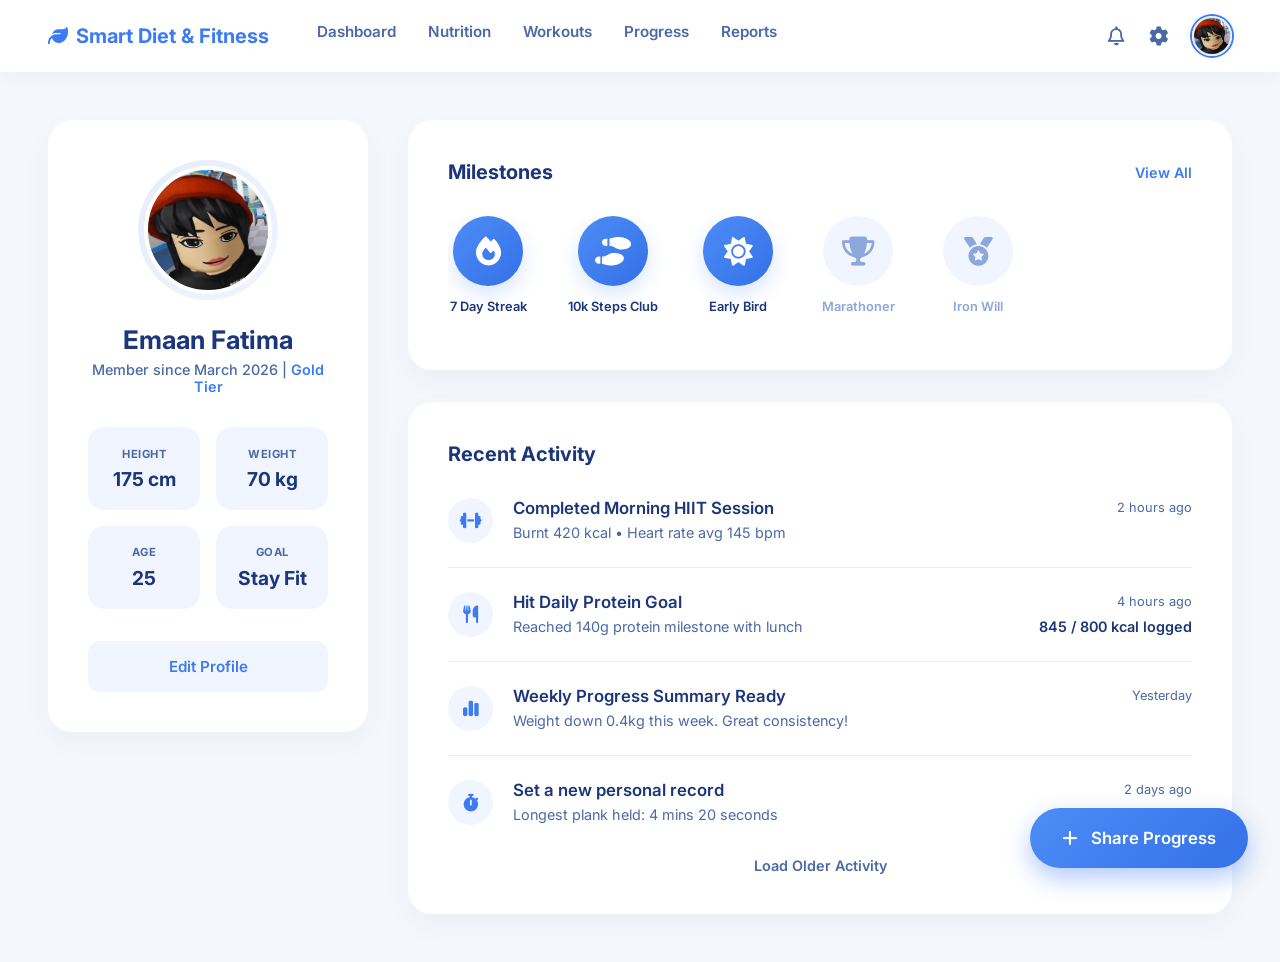
==== frontend/achievements.html @ 9cf8b8e8 "Initial commit" ====
<!DOCTYPE html>
<html lang="en">
<head>
    <meta charset="UTF-8">
    <meta name="viewport" content="width=device-width, initial-scale=1.0">
    <title>User Achievements - Smart Diet & Fitness</title>
    
    <!-- Inter Font -->
    <link rel="preconnect" href="https://fonts.googleapis.com">
    <link rel="preconnect" href="https://fonts.gstatic.com" crossorigin>
    <link href="https://fonts.googleapis.com/css2?family=Inter:wght@400;500;600;700&display=swap" rel="stylesheet">
    
    <!-- FontAwesome for Icons -->
    <link rel="stylesheet" href="https://cdnjs.cloudflare.com/ajax/libs/font-awesome/6.4.0/css/all.min.css">

    <style>
        :root {
            /* Established Color Palette */
            --bg-body: #f4f7fb;
            --text-dark: #1b3679;
            --text-medium: #4a6aa6;
            --text-light: #8ca7db;
            --primary-blue: #3d7bf4;
            --primary-blue-hover: #2960cc;
            --input-bg: #f0f5ff;
            --bg-right: #ffffff;
            --border-light: #e5edf9;
            --warning-gold: #f59e0b;
            
            /* Gradients */
            --btn-gradient: linear-gradient(135deg, #4d8df5 0%, #3470e8 100%);
            --btn-gradient-hover: linear-gradient(135deg, #3d7bf4 0%, #2056c7 100%);
        }

        * {
            margin: 0;
            padding: 0;
            box-sizing: border-box;
            font-family: 'Inter', sans-serif;
        }

        body {
            background-color: var(--bg-body);
            color: var(--text-dark);
            min-height: 100vh;
            display: flex;
            flex-direction: column;
            overflow-x: hidden;
        }

        /* --- Animations --- */
        .fade-in {
            opacity: 0;
            transform: translateY(20px);
            transition: opacity 0.8s ease, transform 0.8s ease;
        }

        .fade-in.visible {
            opacity: 1;
            transform: translateY(0);
        }

        .delay-1 { transition-delay: 0.1s; }
        .delay-2 { transition-delay: 0.2s; }
        .delay-3 { transition-delay: 0.3s; }
        .delay-4 { transition-delay: 0.4s; }

        /* --- Navbar --- */
        .navbar {
            background-color: var(--bg-right);
            padding: 1rem 3rem;
            display: flex;
            align-items: center;
            justify-content: space-between;
            box-shadow: 0 4px 20px rgba(27, 54, 121, 0.04);
            position: sticky;
            top: 0;
            z-index: 100;
        }

        .nav-left {
            display: flex;
            align-items: center;
            gap: 3rem;
        }

        .logo {
            font-size: 1.25rem;
            font-weight: 700;
            color: var(--primary-blue);
            display: flex;
            align-items: center;
            gap: 0.5rem;
        }

        .nav-links {
            display: flex;
            gap: 2rem;
        }

        .nav-links a {
            text-decoration: none;
            color: var(--text-medium);
            font-weight: 600;
            font-size: 0.95rem;
            transition: color 0.3s ease;
            padding-bottom: 0.5rem;
            border-bottom: 2px solid transparent;
        }

        .nav-links a:hover { color: var(--primary-blue); }

        .nav-right {
            display: flex;
            align-items: center;
            gap: 1.5rem;
        }

        .icon-btn {
            background: none;
            border: none;
            font-size: 1.2rem;
            color: var(--text-medium);
            cursor: pointer;
            transition: color 0.3s ease;
        }

        .icon-btn:hover { color: var(--primary-blue); }

        .user-avatar {
            width: 40px;
            height: 40px;
            border-radius: 50%;
            background-image: url('images\\emo.png');
            background-size: cover;
            background-position: center;
            border: 2px solid var(--border-light);
            cursor: pointer;
            box-shadow: 0 0 0 2px var(--primary-blue);
        }

        /* --- Main Content Grid --- */
        .main-content {
            padding: 3rem;
            max-width: 1400px;
            margin: 0 auto;
            width: 100%;
            display: grid;
            grid-template-columns: 320px 1fr;
            gap: 2.5rem;
            align-items: start;
            flex: 1;
        }

        .card {
            background-color: var(--bg-right);
            border-radius: 24px;
            padding: 2.5rem;
            box-shadow: 0 10px 30px rgba(27, 54, 121, 0.04);
            display: flex;
            flex-direction: column;
        }

        /* --- Profile Column (Left) --- */
        .profile-card {
            text-align: center;
        }

        .profile-avatar-wrapper {
            position: relative;
            width: 140px;
            height: 140px;
            margin: 0 auto 1.5rem auto;
            border-radius: 50%;
            padding: 6px;
            background: linear-gradient(135deg, var(--border-light), var(--input-bg));
        }

        .profile-avatar {
            width: 100%;
            height: 100%;
            border-radius: 50%;
            background-image: url('images\\emo.png');
            background-size: cover;
            background-position: center;
            border: 4px solid var(--bg-right);
        }

        .profile-name {
            font-size: 1.6rem;
            font-weight: 700;
            color: var(--text-dark);
            margin-bottom: 0.4rem;
        }

        .profile-tier {
            font-size: 0.9rem;
            color: var(--text-medium);
            margin-bottom: 2rem;
            font-weight: 500;
        }

        .profile-tier strong {
            color: var(--primary-blue);
            font-weight: 600;
        }

        .stats-grid {
            display: grid;
            grid-template-columns: 1fr 1fr;
            gap: 1rem;
            margin-bottom: 2rem;
        }

        .stat-box {
            background-color: var(--input-bg);
            padding: 1.2rem 1rem;
            border-radius: 16px;
            text-align: center;
        }

        .stat-box span {
            display: block;
            font-size: 0.7rem;
            font-weight: 700;
            color: var(--text-medium);
            text-transform: uppercase;
            letter-spacing: 0.5px;
            margin-bottom: 0.4rem;
        }

        .stat-box strong {
            display: block;
            font-size: 1.2rem;
            font-weight: 700;
            color: var(--text-dark);
        }

        .btn-edit-profile {
            width: 100%;
            padding: 1rem;
            background-color: var(--input-bg);
            color: var(--primary-blue);
            border: none;
            border-radius: 12px;
            font-size: 0.95rem;
            font-weight: 600;
            cursor: pointer;
            transition: all 0.3s ease;
        }

        .btn-edit-profile:hover {
            background-color: var(--border-light);
            color: var(--primary-blue-hover);
        }

        /* --- Right Column --- */
        .right-column {
            display: flex;
            flex-direction: column;
            gap: 2rem;
        }

        .section-header {
            display: flex;
            justify-content: space-between;
            align-items: center;
            margin-bottom: 2rem;
        }

        .section-title {
            font-size: 1.25rem;
            font-weight: 700;
            color: var(--text-dark);
        }

        .view-all {
            color: var(--primary-blue);
            text-decoration: none;
            font-size: 0.9rem;
            font-weight: 600;
            transition: color 0.3s ease;
        }

        .view-all:hover {
            color: var(--text-dark);
        }

        /* Milestones */
        .milestones-container {
            display: flex;
            gap: 2.5rem;
            overflow-x: auto;
            padding-bottom: 1rem;
            /* Hide scrollbar */
            -ms-overflow-style: none;
            scrollbar-width: none;
        }
        .milestones-container::-webkit-scrollbar { display: none; }

        .milestone-item {
            display: flex;
            flex-direction: column;
            align-items: center;
            gap: 0.8rem;
            min-width: 80px;
        }

        .milestone-icon {
            width: 70px;
            height: 70px;
            border-radius: 50%;
            display: flex;
            align-items: center;
            justify-content: center;
            font-size: 1.8rem;
            transition: transform 0.3s ease;
            box-shadow: 0 8px 20px rgba(61, 123, 244, 0.2);
        }

        .milestone-item:hover .milestone-icon {
            transform: translateY(-5px);
        }

        .milestone-icon.achieved {
            background: var(--btn-gradient);
            color: white;
        }

        .milestone-icon.locked {
            background: var(--input-bg);
            color: var(--text-light);
            box-shadow: none;
        }

        .milestone-name {
            font-size: 0.8rem;
            font-weight: 600;
            color: var(--text-dark);
            text-align: center;
            white-space: nowrap;
        }

        .milestone-item.locked .milestone-name {
            color: var(--text-light);
        }

        /* Recent Activity */
        .activity-list {
            display: flex;
            flex-direction: column;
            gap: 1.5rem;
        }

        .activity-item {
            display: flex;
            align-items: flex-start;
            gap: 1.25rem;
            padding-bottom: 1.5rem;
            border-bottom: 1px solid var(--border-light);
        }

        .activity-item:last-child {
            border-bottom: none;
            padding-bottom: 0;
        }

        .act-icon {
            width: 45px;
            height: 45px;
            border-radius: 50%;
            background-color: var(--input-bg);
            color: var(--primary-blue);
            display: flex;
            align-items: center;
            justify-content: center;
            font-size: 1.1rem;
            flex-shrink: 0;
        }

        .act-content {
            flex: 1;
            display: flex;
            flex-direction: column;
            justify-content: center;
        }

        .act-row {
            display: flex;
            justify-content: space-between;
            align-items: center;
            margin-bottom: 0.4rem;
        }

        .act-title {
            font-size: 1.05rem;
            font-weight: 600;
            color: var(--text-dark);
        }

        .act-time {
            font-size: 0.8rem;
            color: var(--text-medium);
        }

        .act-desc {
            font-size: 0.9rem;
            color: var(--text-medium);
            display: flex;
            justify-content: space-between;
            align-items: center;
        }

        .act-extra {
            font-weight: 600;
            color: var(--text-dark);
            font-size: 0.9rem;
        }

        .load-more {
            display: block;
            text-align: center;
            margin-top: 2rem;
            color: var(--text-medium);
            font-size: 0.9rem;
            font-weight: 600;
            text-decoration: none;
            transition: color 0.3s;
        }

        .load-more:hover {
            color: var(--primary-blue);
        }

        /* --- Extended FAB --- */
        .fab-extended {
            position: fixed;
            bottom: 2rem;
            right: 2rem;
            height: 60px;
            padding: 0 2rem;
            border-radius: 50px;
            background: var(--btn-gradient);
            color: white;
            display: flex;
            align-items: center;
            gap: 0.8rem;
            font-size: 1.05rem;
            font-weight: 600;
            box-shadow: 0 10px 25px rgba(61, 123, 244, 0.4);
            cursor: pointer;
            border: none;
            transition: all 0.3s ease;
            z-index: 100;
        }

        .fab-extended:hover {
            transform: translateY(-3px);
            box-shadow: 0 15px 35px rgba(61, 123, 244, 0.5);
        }

        /* --- Responsive --- */
        @media (max-width: 1024px) {
            .main-content {
                grid-template-columns: 1fr;
            }
            .profile-card {
                max-width: 600px;
                margin: 0 auto;
                width: 100%;
            }
        }

        @media (max-width: 768px) {
            .nav-links { display: none; }
            .act-row, .act-desc { flex-direction: column; align-items: flex-start; gap: 0.25rem; }
            .act-time { order: -1; }
            .fab-extended { bottom: 1.5rem; right: 1.5rem; padding: 0 1.5rem; font-size: 0.95rem; }
        }
    </style>
</head>
<body>

    <!-- Navbar -->
    <nav class="navbar fade-in">
        <div class="nav-left">
            <div class="logo">
                <i class="fa-solid fa-leaf"></i> Smart Diet & Fitness
            </div>
            <div class="nav-links">
                <a href="dashboard.html">Dashboard</a>
                <a href="nutrition.html">Nutrition</a>
                <a href="workouts.html">Workouts</a>
                <a href="progress.html">Progress</a>
                <a href="reports.html">Reports</a>
            </div>
        </div>
        <div class="nav-right">
            <!-- Notifications Icon -->
            <button class="icon-btn" onclick="window.location.href='notification.html'"><i class="fa-regular fa-bell"></i></button>
            <!-- Fixed Settings Icon -->
            <button class="icon-btn" onclick="window.location.href='settings.html'"><i class="fa-solid fa-gear"></i></button>
            <!-- User Avatar -->
            <div class="user-avatar" onclick="window.location.href='achievements.html'"></div>
        </div>
    </nav>

    <!-- Main Content -->
    <main class="main-content">
        
        <!-- Left Profile Column -->
        <div class="card profile-card fade-in delay-1">
            <div class="profile-avatar-wrapper">
                <div class="profile-avatar"></div>
            </div>
            
            <!-- Updated Name -->
            <h1 class="profile-name">Emaan Fatima</h1>
            
            <p class="profile-tier">Member since March 2026 | <strong>Gold Tier</strong></p>

            <div class="stats-grid">
                <div class="stat-box">
                    <span>Height</span>
                    <strong>175 cm</strong>
                </div>
                <div class="stat-box">
                    <span>Weight</span>
                    <strong>70 kg</strong>
                </div>
                <div class="stat-box">
                    <span>Age</span>
                    <strong>25</strong>
                </div>
                <div class="stat-box">
                    <span>Goal</span>
                    <strong>Stay Fit</strong>
                </div>
            </div>

            <!-- Fixed routing to settings -->
            <button class="btn-edit-profile" onclick="window.location.href='settings.html'">Edit Profile</button>
        </div>

        <!-- Right Content Column -->
        <div class="right-column">
            
            <!-- Milestones Card -->
            <div class="card fade-in delay-2">
                <div class="section-header">
                    <h2 class="section-title">Milestones</h2>
                    <a href="#" class="view-all">View All</a>
                </div>
                
                <div class="milestones-container">
                    <div class="milestone-item">
                        <div class="milestone-icon achieved">
                            <i class="fa-solid fa-fire"></i>
                        </div>
                        <span class="milestone-name">7 Day Streak</span>
                    </div>

                    <div class="milestone-item">
                        <div class="milestone-icon achieved">
                            <i class="fa-solid fa-shoe-prints"></i>
                        </div>
                        <span class="milestone-name">10k Steps Club</span>
                    </div>

                    <div class="milestone-item">
                        <div class="milestone-icon achieved">
                            <i class="fa-solid fa-sun"></i>
                        </div>
                        <span class="milestone-name">Early Bird</span>
                    </div>

                    <div class="milestone-item locked">
                        <div class="milestone-icon locked">
                            <i class="fa-solid fa-trophy"></i>
                        </div>
                        <span class="milestone-name">Marathoner</span>
                    </div>

                    <div class="milestone-item locked">
                        <div class="milestone-icon locked">
                            <i class="fa-solid fa-medal"></i>
                        </div>
                        <span class="milestone-name">Iron Will</span>
                    </div>
                </div>
            </div>

            <!-- Recent Activity Card -->
            <div class="card fade-in delay-3">
                <div class="section-header" style="margin-bottom: 2rem;">
                    <h2 class="section-title">Recent Activity</h2>
                </div>

                <div class="activity-list">
                    
                    <!-- Activity 1 -->
                    <div class="activity-item">
                        <div class="act-icon"><i class="fa-solid fa-dumbbell"></i></div>
                        <div class="act-content">
                            <div class="act-row">
                                <h3 class="act-title">Completed Morning HIIT Session</h3>
                                <span class="act-time">2 hours ago</span>
                            </div>
                            <div class="act-desc">
                                <span>Burnt 420 kcal • Heart rate avg 145 bpm</span>
                            </div>
                        </div>
                    </div>

                    <!-- Activity 2 -->
                    <div class="activity-item">
                        <div class="act-icon"><i class="fa-solid fa-utensils"></i></div>
                        <div class="act-content">
                            <div class="act-row">
                                <h3 class="act-title">Hit Daily Protein Goal</h3>
                                <span class="act-time">4 hours ago</span>
                            </div>
                            <div class="act-desc">
                                <span>Reached 140g protein milestone with lunch</span>
                                <span class="act-extra">845 / 800 kcal logged</span>
                            </div>
                        </div>
                    </div>

                    <!-- Activity 3 -->
                    <div class="activity-item">
                        <div class="act-icon"><i class="fa-solid fa-chart-simple"></i></div>
                        <div class="act-content">
                            <div class="act-row">
                                <h3 class="act-title">Weekly Progress Summary Ready</h3>
                                <span class="act-time">Yesterday</span>
                            </div>
                            <div class="act-desc">
                                <span>Weight down 0.4kg this week. Great consistency!</span>
                            </div>
                        </div>
                    </div>

                    <!-- Activity 4 -->
                    <div class="activity-item">
                        <div class="act-icon"><i class="fa-solid fa-stopwatch"></i></div>
                        <div class="act-content">
                            <div class="act-row">
                                <h3 class="act-title">Set a new personal record</h3>
                                <span class="act-time">2 days ago</span>
                            </div>
                            <div class="act-desc">
                                <span>Longest plank held: 4 mins 20 seconds</span>
                            </div>
                        </div>
                    </div>

                </div>

                <a href="#" class="load-more">Load Older Activity</a>
            </div>

        </div>

    </main>

    <!-- Share Progress FAB -->
    <button class="fab-extended fade-in delay-4">
        <i class="fa-solid fa-plus"></i>
        Share Progress
    </button>

    <!-- Scripts -->
    <script>
        document.addEventListener("DOMContentLoaded", () => {
            // Trigger entrance animations
            setTimeout(() => {
                const elements = document.querySelectorAll('.fade-in');
                elements.forEach(el => el.classList.add('visible'));
            }, 100);
        });
    </script>

</body>
</html>
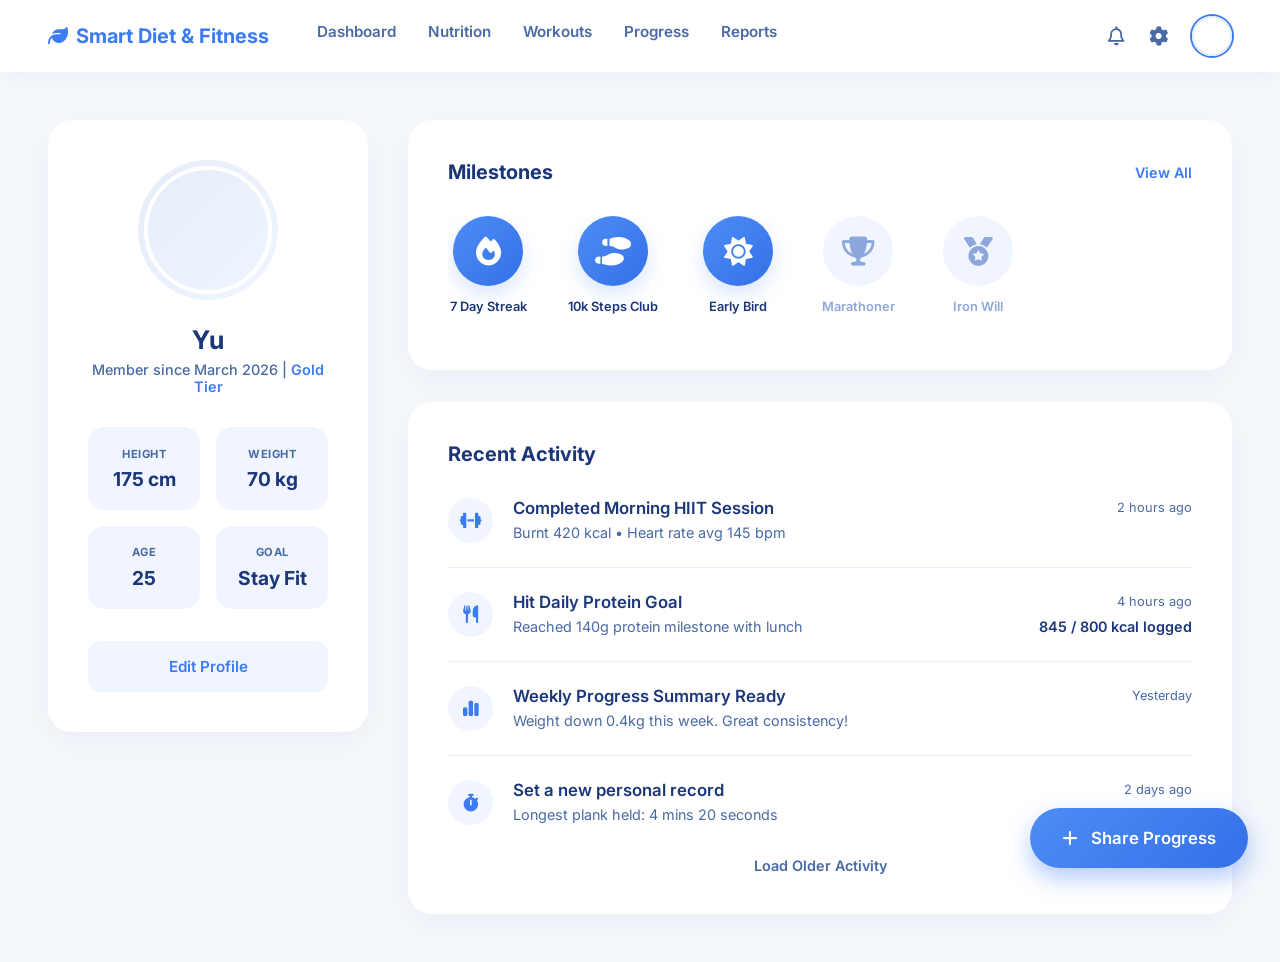
==== commit 538deb92: "n changed" ====
--- a/frontend/achievements.html
+++ b/frontend/achievements.html
@@ -515,7 +515,7 @@
             </div>
             
             <!-- Updated Name -->
-            <h1 class="profile-name">Emaan Fatima</h1>
+            <h1 class="profile-name">Yu</h1>
             
             <p class="profile-tier">Member since March 2026 | <strong>Gold Tier</strong></p>
 
